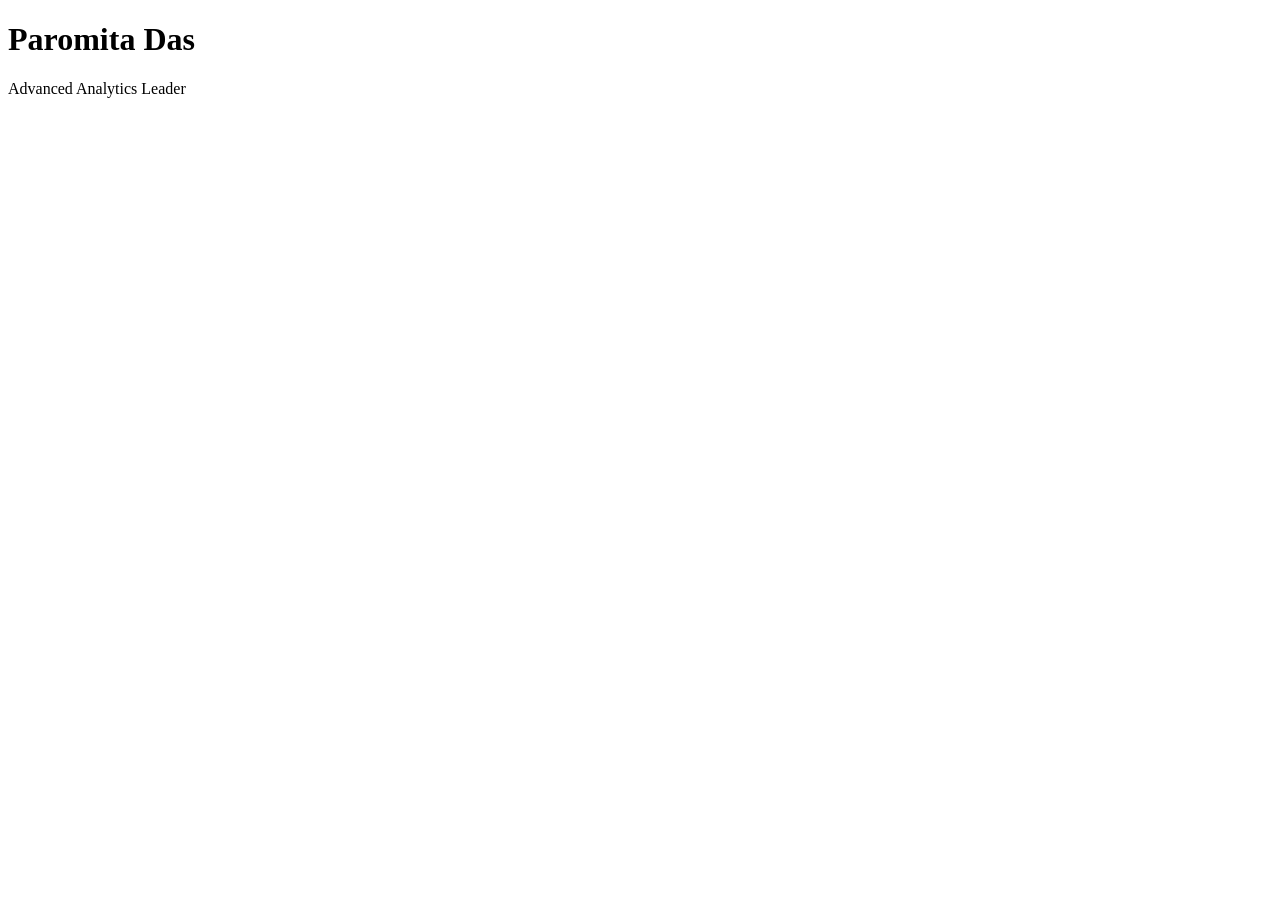
==== index.html @ 2c016127 "Create homepage" ====
<!DOCTYPE html>
<html lang="en">

<head>
    <meta charset="UTF-8">
    <meta name="viewport" content="width=device-width, initial-scale=1.0">
    <title>Paromita Das | Advanced Analytics Leader</title>
</head>

<body>

    <h1>Paromita Das</h1>

    <p>Advanced Analytics Leader</p>

</body>

</html>
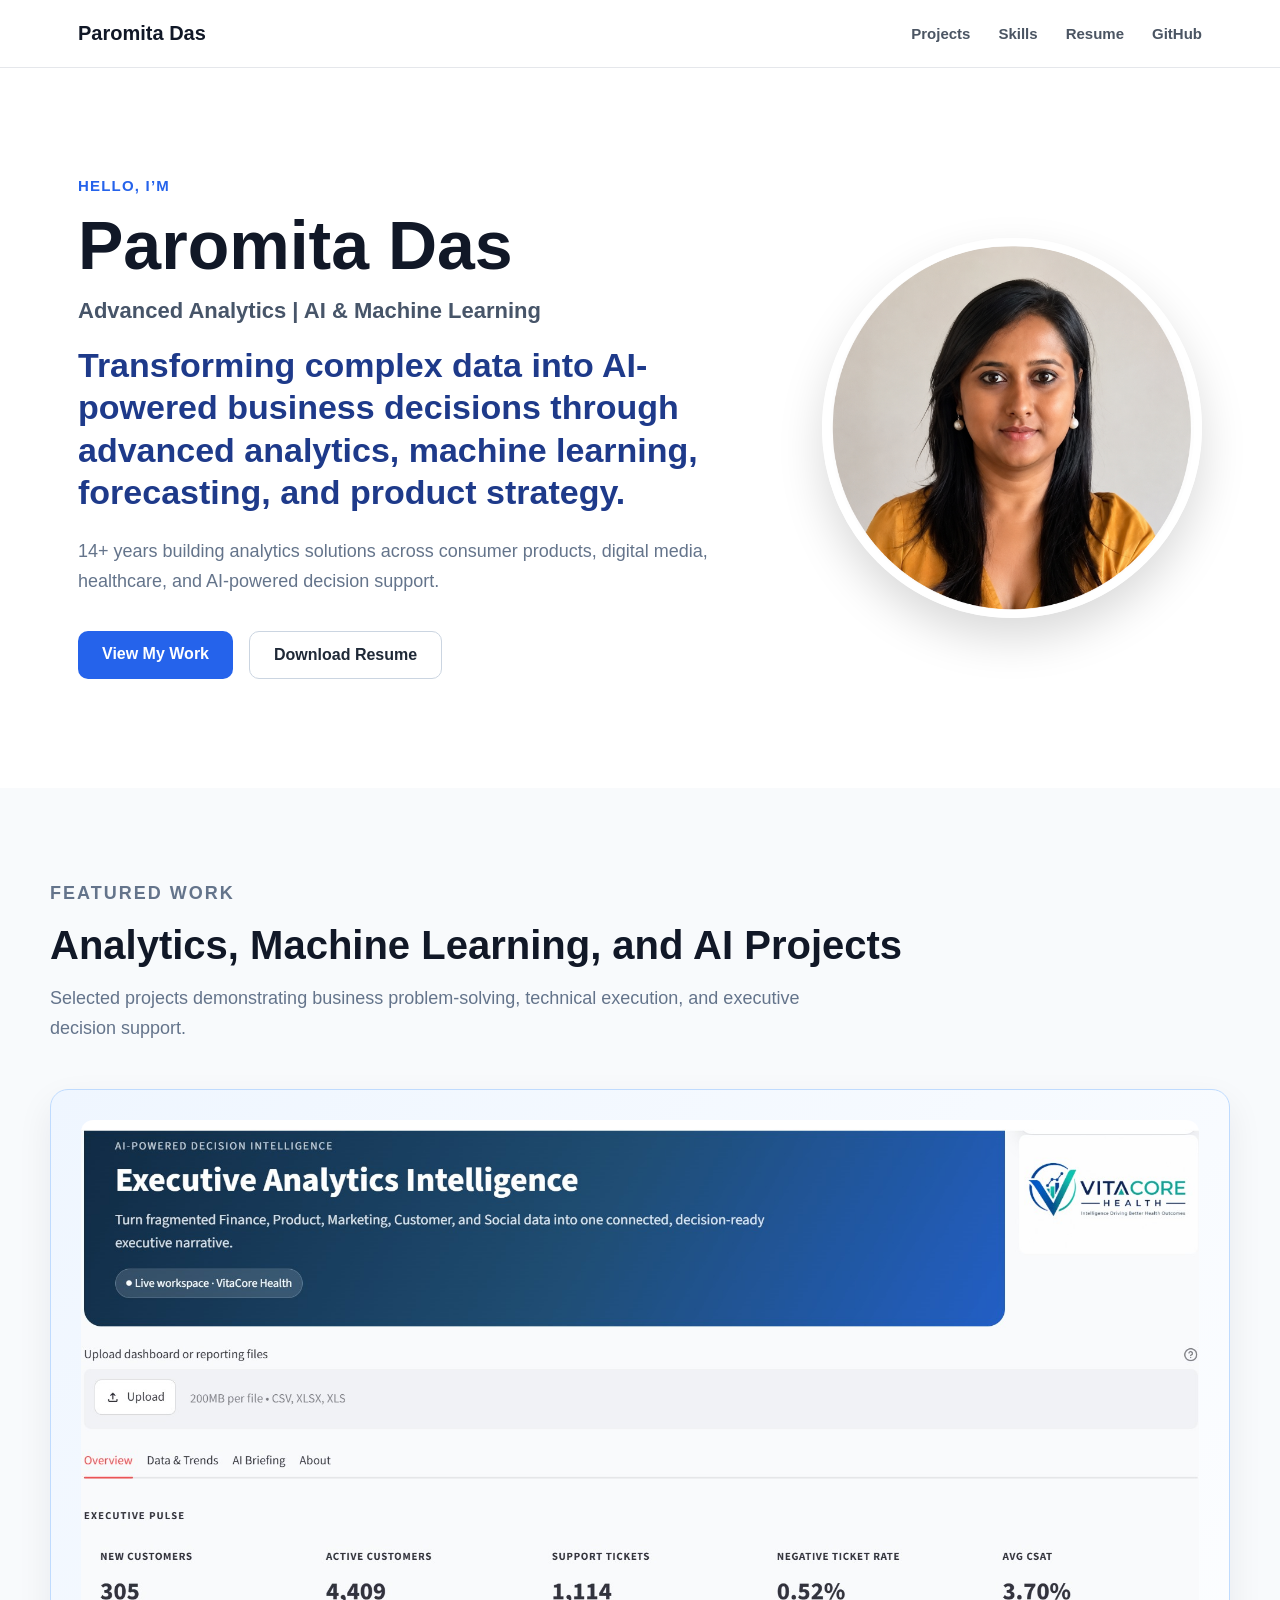
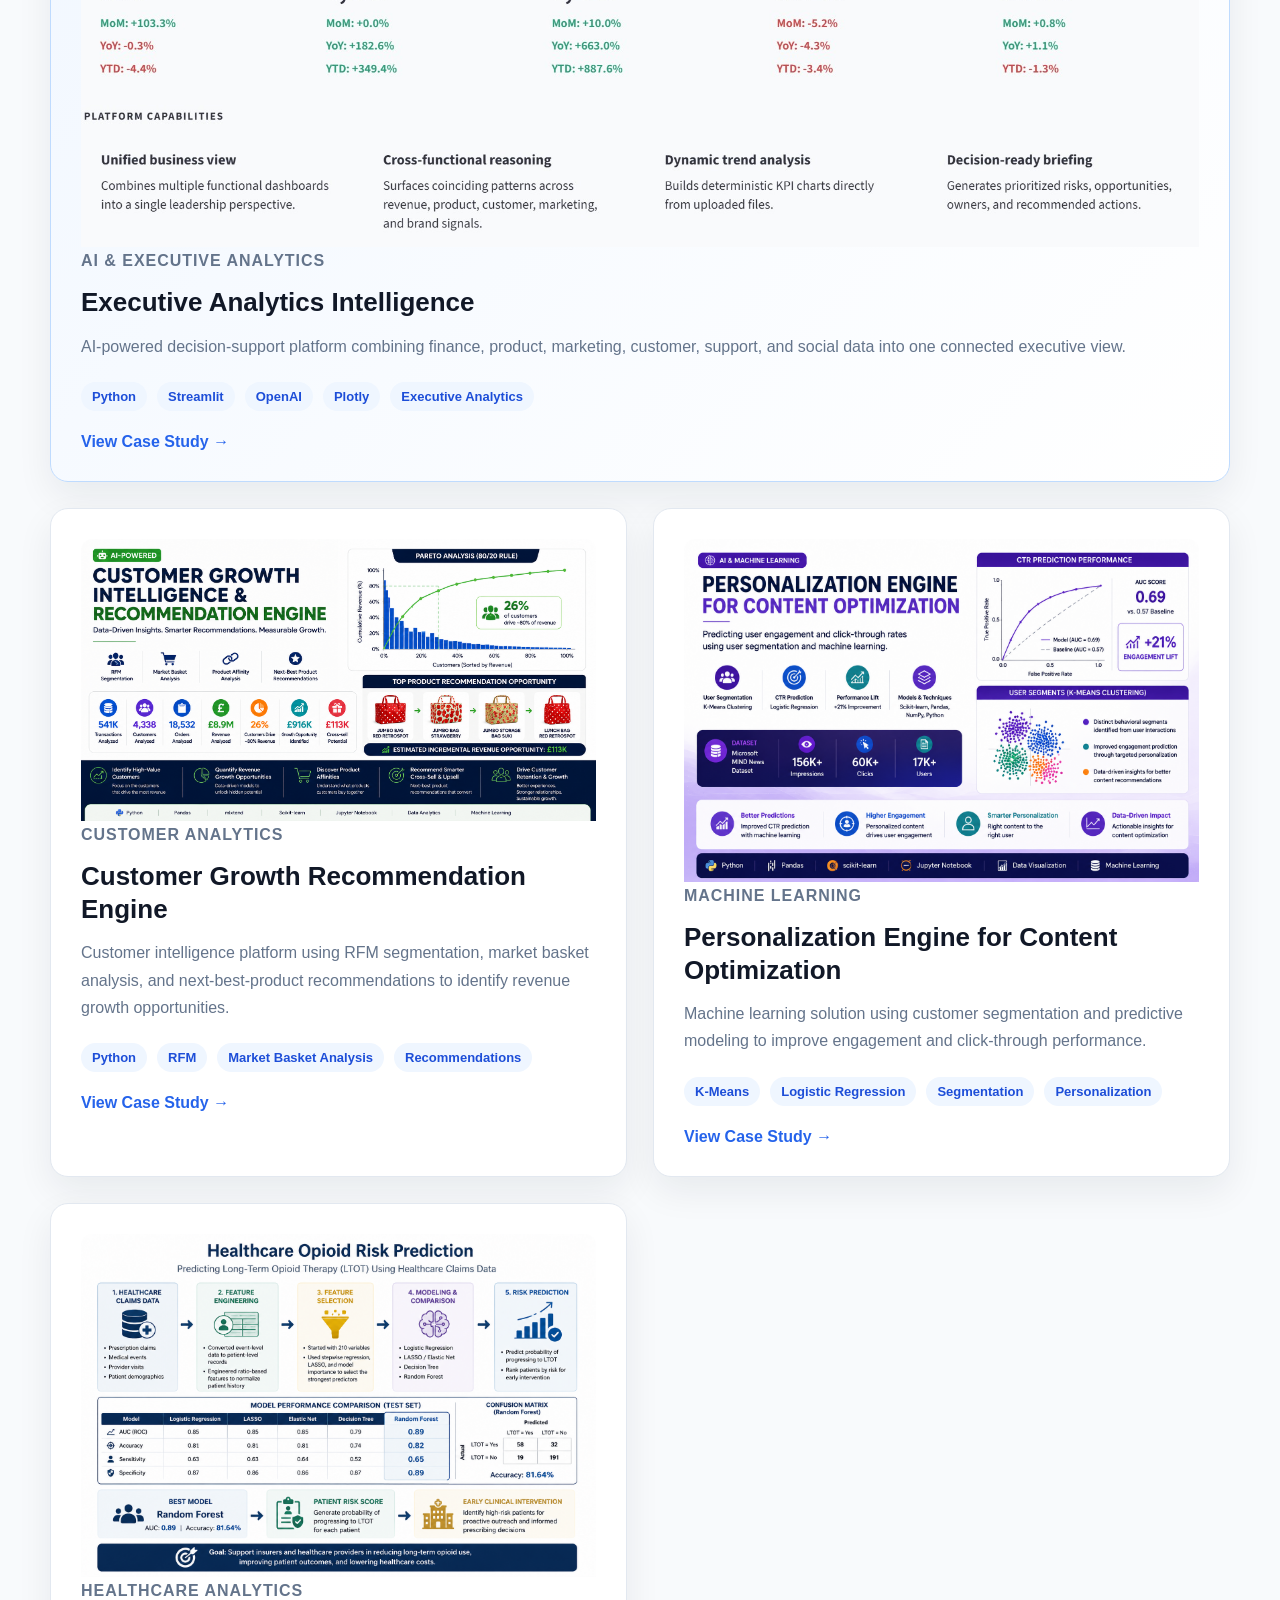
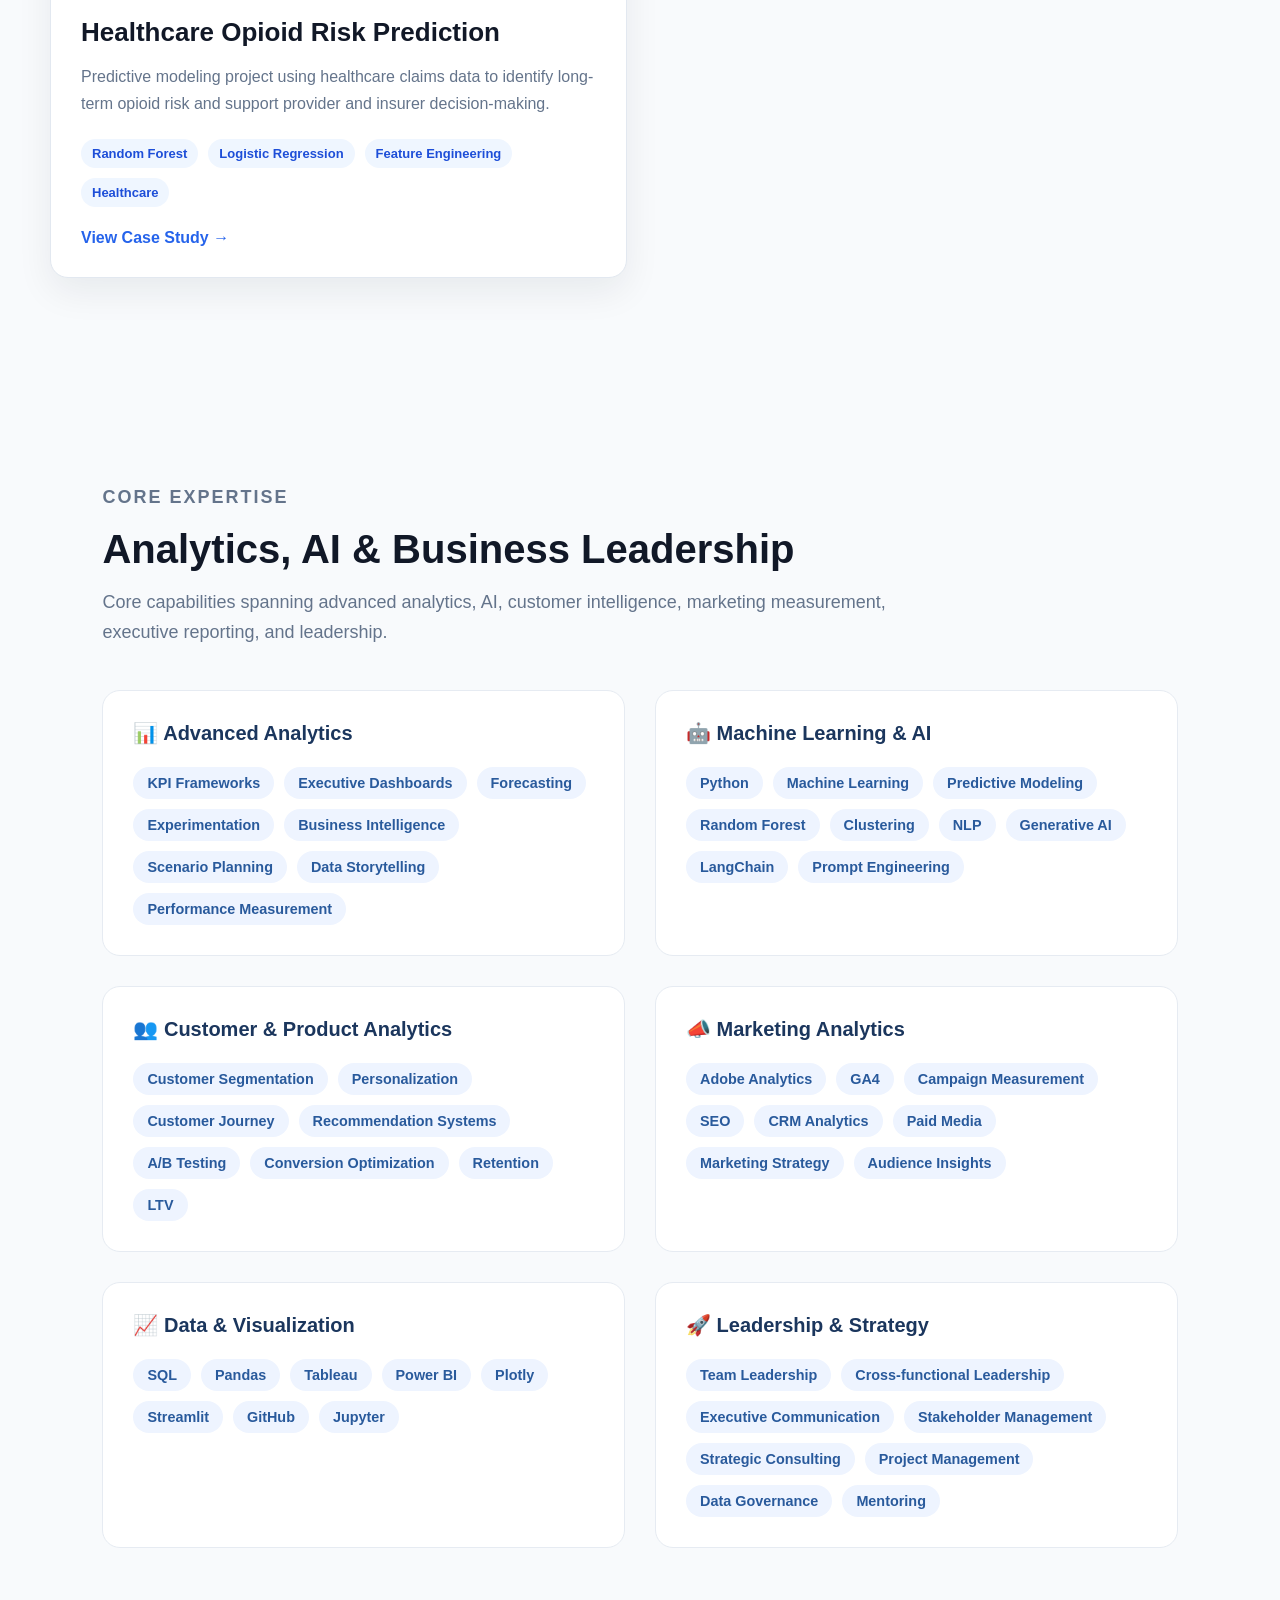
==== commit d7523a14: "Launch portfolio website Added homepage, four project pages, skills section, thumbnails, resume, and" ====
--- a/index.html
+++ b/index.html
@@ -4,14 +4,342 @@
 <head>
     <meta charset="UTF-8">
     <meta name="viewport" content="width=device-width, initial-scale=1.0">
-    <title>Paromita Das | Advanced Analytics Leader</title>
+
+    <title>Paromita Das | Advanced Analytics & AI Leader</title>
+
+    <link rel="stylesheet" href="style.css">
 </head>
 
 <body>
 
-    <h1>Paromita Das</h1>
-
-    <p>Advanced Analytics Leader</p>
+<header class="site-header">
+    <nav class="navbar">
+        <a class="logo" href="#">Paromita Das</a>
+
+        <div class="nav-links">
+            <a href="#projects">Projects</a>
+            <!--
+            <a href="#industries">Industries</a>
+            <a href="#about">About</a>
+            -->
+            <a href="#skills">Skills</a>
+            <a href="Paromita Das_Resume.pdf" target="_blank">Resume</a>
+            <a href="https://github.com/romy0806" target="_blank">GitHub</a>
+        </div>
+    </nav>
+</header>
+
+    <main>
+        <section class="hero">
+
+            <div class="hero-content">
+                <p class="eyebrow">Hello, I’m</p>
+
+                <h1>Paromita Das</h1>
+
+                <p class="professional-title">
+                    Advanced Analytics | AI &amp; Machine Learning
+                </p>
+
+                <h2>
+                    Transforming complex data into AI-powered business decisions through advanced analytics, machine learning, forecasting, and product strategy.
+                </h2>
+
+                <p class="hero-description">
+                    14+ years building analytics solutions across
+                    consumer products, digital media, healthcare,
+                    and AI-powered decision support.
+                </p>
+
+                <div class="hero-buttons">
+                    <a class="button button-primary" href="#projects">
+                        View My Work
+                    </a>
+
+                    <a
+                        class="button button-secondary"
+                        href="Paromita Das_Resume.pdf"
+                        target="_blank"
+                    >
+                        Download Resume
+                    </a>
+                </div>
+            </div>
+
+            <div class="hero-image">
+    <img src="images/profile.png" alt="Paromita Das" class="profile-photo">
+</div>
+
+</section>
+
+<section class="projects-section" id="projects">
+
+    <div class="section-heading">
+        <p class="section-label">Featured Work</p>
+        <h2>Analytics, Machine Learning, and AI Projects</h2>
+        <p>
+            Selected projects demonstrating business problem-solving,
+            technical execution, and executive decision support.
+        </p>
+    </div>
+
+    <div class="projects-grid">
+
+        <article class="project-card project-card-featured">
+                <img
+        src="images/executive-dashboard.jpg"
+        alt="Executive Analytics Intelligence dashboard"
+        class="project-image"
+    >
+
+            <div class="project-content">
+                <p class="project-type">AI & Executive Analytics</p>
+
+                <h3>Executive Analytics Intelligence</h3>
+
+                <p>
+                    AI-powered decision-support platform combining finance,
+                    product, marketing, customer, support, and social data
+                    into one connected executive view.
+                </p>
+
+                <div class="project-tags">
+                    <span>Python</span>
+                    <span>Streamlit</span>
+                    <span>OpenAI</span>
+                    <span>Plotly</span>
+                    <span>Executive Analytics</span>
+                </div>
+
+                <a href="projects/executive-analytics.html" class="project-link">
+                    View Case Study →
+                </a>
+            </div>
+        </article>
+
+             <article class="project-card">
+
+                 <img
+                   src="images/customer-growth-overview.png"
+                   alt="Customer Growth Intelligence & Recommendation Engine"
+                   class="project-image"
+                  >
+                <div class="project-content">
+
+                <p class="project-type">Customer Analytics</p>
+
+                <h3>Customer Growth Recommendation Engine</h3>
+
+                <p>
+                    Customer intelligence platform using RFM segmentation,
+                    market basket analysis, and next-best-product recommendations
+                    to identify revenue growth opportunities.
+                </p>
+
+                <div class="project-tags">
+                    <span>Python</span>
+                    <span>RFM</span>
+                    <span>Market Basket Analysis</span>
+                    <span>Recommendations</span>
+                </div>
+
+                <a href="projects/customer-growth.html" class="project-link">
+                    View Case Study →
+                </a>
+            </div>
+        </article>
+
+            <article class="project-card">
+
+              <img
+                  src="images/personalization-overview.png"
+                  alt="Personalization Engine"
+                  class="project-image"
+                >
+                <div class="project-content">
+
+                <p class="project-type">Machine Learning</p>
+
+                <h3>Personalization Engine for Content Optimization</h3>
+
+                <p>
+                    Machine learning solution using customer segmentation
+                    and predictive modeling to improve engagement and
+                    click-through performance.
+                </p>
+
+                <div class="project-tags">
+                    <span>K-Means</span>
+                    <span>Logistic Regression</span>
+                    <span>Segmentation</span>
+                    <span>Personalization</span>
+                </div>
+
+                <a href="projects/personalization.html" class="project-link">
+                    View Case Study →
+                </a>
+            </div>
+        </article>
+
+            <article class="project-card">
+                <img
+                src="images/healthcare-opioid-infographic.png"
+                alt="Healthcare Opioid Risk Prediction"
+                class="project-image"
+                >
+                <div class="project-content">
+                
+                    <p class="project-type">Healthcare Analytics</p>
+
+                <h3>Healthcare Opioid Risk Prediction</h3>
+
+                <p>
+                    Predictive modeling project using healthcare claims data
+                    to identify long-term opioid risk and support provider
+                    and insurer decision-making.
+                </p>
+
+                <div class="project-tags">
+                    <span>Random Forest</span>
+                    <span>Logistic Regression</span>
+                    <span>Feature Engineering</span>
+                    <span>Healthcare</span>
+                </div>
+
+                <a href="projects/healthcare.html" class="project-link">
+                    View Case Study →
+                </a>
+            </div>
+        </article>
+
+    </div>
+
+</section>
+
+<!-- SKILLS -->
+
+<section class="skills-section" id="skills">
+    <div class="section-heading">
+        <p class="section-label">CORE EXPERTISE</p>
+        <h2>Analytics, AI &amp; Business Leadership</h2>
+        <p>
+            Core capabilities spanning advanced analytics, AI, customer intelligence,
+            marketing measurement, executive reporting, and leadership.
+        </p>
+    </div>
+
+        <div class="skills-grid">
+
+            <div class="skill-card">
+
+                <h3>📊 Advanced Analytics</h3>
+
+                <div class="skill-tags">
+                    <span>KPI Frameworks</span>
+                    <span>Executive Dashboards</span>
+                    <span>Forecasting</span>
+                    <span>Experimentation</span>
+                    <span>Business Intelligence</span>
+                    <span>Scenario Planning</span>
+                    <span>Data Storytelling</span>
+                    <span>Performance Measurement</span>
+                </div>
+
+            </div>
+
+            <div class="skill-card">
+
+                <h3>🤖 Machine Learning & AI</h3>
+
+                <div class="skill-tags">
+                    <span>Python</span>
+                    <span>Machine Learning</span>
+                    <span>Predictive Modeling</span>
+                    <span>Random Forest</span>
+                    <span>Clustering</span>
+                    <span>NLP</span>
+                    <span>Generative AI</span>
+                    <span>LangChain</span>
+                    <span>Prompt Engineering</span>
+                </div>
+
+            </div>
+
+            <div class="skill-card">
+
+                <h3>👥 Customer & Product Analytics</h3>
+
+                <div class="skill-tags">
+                    <span>Customer Segmentation</span>
+                    <span>Personalization</span>
+                    <span>Customer Journey</span>
+                    <span>Recommendation Systems</span>
+                    <span>A/B Testing</span>
+                    <span>Conversion Optimization</span>
+                    <span>Retention</span>
+                    <span>LTV</span>
+                </div>
+
+            </div>
+
+            <div class="skill-card">
+
+                <h3>📣 Marketing Analytics</h3>
+
+                <div class="skill-tags">
+                    <span>Adobe Analytics</span>
+                    <span>GA4</span>
+                    <span>Campaign Measurement</span>
+                    <span>SEO</span>
+                    <span>CRM Analytics</span>
+                    <span>Paid Media</span>
+                    <span>Marketing Strategy</span>
+                    <span>Audience Insights</span>
+                </div>
+
+            </div>
+
+            <div class="skill-card">
+
+                <h3>📈 Data & Visualization</h3>
+
+                <div class="skill-tags">
+                    <span>SQL</span>
+                    <span>Pandas</span>
+                    <span>Tableau</span>
+                    <span>Power BI</span>
+                    <span>Plotly</span>
+                    <span>Streamlit</span>
+                    <span>GitHub</span>
+                    <span>Jupyter</span>
+                </div>
+
+            </div>
+
+            <div class="skill-card">
+
+                <h3>🚀 Leadership & Strategy</h3>
+
+                <div class="skill-tags">
+                    <span>Team Leadership</span>
+                    <span>Cross-functional Leadership</span>
+                    <span>Executive Communication</span>
+                    <span>Stakeholder Management</span>
+                    <span>Strategic Consulting</span>
+                    <span>Project Management</span>
+                    <span>Data Governance</span>
+                    <span>Mentoring</span>
+                </div>
+
+            </div>
+
+        </div>
+
+    </div>
+
+</section>
+
+</main>
 
 </body>
 
--- a/style.css
+++ b/style.css
@@ -0,0 +1,692 @@
+* {
+    margin: 0;
+    padding: 0;
+    box-sizing: border-box;
+}
+
+html {
+    scroll-behavior: smooth;
+}
+
+body {
+    font-family: Arial, Helvetica, sans-serif;
+    background: #ffffff;
+    color: #1f2937;
+}
+
+.site-header {
+    width: 100%;
+    border-bottom: 1px solid #e5e7eb;
+    background: rgba(255, 255, 255, 0.96);
+}
+
+.navbar {
+    max-width: 1180px;
+    margin: 0 auto;
+    padding: 22px 28px;
+    display: flex;
+    justify-content: space-between;
+    align-items: center;
+}
+
+.logo {
+    color: #111827;
+    font-size: 20px;
+    font-weight: 700;
+    text-decoration: none;
+}
+
+.nav-links {
+    display: flex;
+    gap: 28px;
+}
+
+.nav-links a {
+    color: #4b5563;
+    text-decoration: none;
+    font-size: 15px;
+    font-weight: 600;
+}
+
+.nav-links a:hover {
+    color: #2563eb;
+}
+
+.hero {
+    max-width: 1180px;
+    min-height: 720px;
+    margin: 0 auto;
+    padding: 80px 28px;
+    display: grid;
+    grid-template-columns: 1.3fr 0.7fr;
+    gap: 70px;
+    align-items: center;
+}
+
+.eyebrow {
+    margin-bottom: 16px;
+    color: #2563eb;
+    font-size: 15px;
+    font-weight: 700;
+    letter-spacing: 0.08em;
+    text-transform: uppercase;
+}
+
+.hero h1 {
+    margin-bottom: 16px;
+    color: #111827;
+    font-size: 68px;
+    line-height: 1.05;
+}
+
+.professional-title {
+    margin-bottom: 20px;
+    color: #475569;
+    font-size: 22px;
+    font-weight: 700;
+}
+
+.hero h2 {
+    max-width: 760px;
+    margin-bottom: 22px;
+    color: #1e3a8a;
+    font-size: 34px;
+    line-height: 1.25;
+}
+
+.hero-description {
+    max-width: 700px;
+    margin-bottom: 34px;
+    color: #64748b;
+    font-size: 18px;
+    line-height: 1.7;
+}
+
+.hero-buttons {
+    display: flex;
+    gap: 16px;
+    flex-wrap: wrap;
+}
+
+.button {
+    display: inline-block;
+    padding: 14px 24px;
+    border-radius: 10px;
+    text-decoration: none;
+    font-weight: 700;
+    transition: 0.2s ease;
+}
+
+.button-primary {
+    background: #2563eb;
+    color: #ffffff;
+}
+
+.button-primary:hover {
+    background: #1d4ed8;
+}
+
+.button-secondary {
+    border: 1px solid #cbd5e1;
+    background: #ffffff;
+    color: #1f2937;
+}
+
+.button-secondary:hover {
+    border-color: #2563eb;
+    color: #2563eb;
+}
+
+.hero-image {
+    display: flex;
+    justify-content: center;
+}
+
+.image-placeholder {
+    width: 320px;
+    height: 320px;
+    border-radius: 50%;
+    background: linear-gradient(135deg, #eff6ff, #e0e7ff);
+    border: 1px solid #dbeafe;
+    display: flex;
+    justify-content: center;
+    align-items: center;
+    color: #64748b;
+    font-weight: 700;
+    text-align: center;
+    box-shadow: 0 20px 50px rgba(37, 99, 235, 0.12);
+}
+
+@media (max-width: 900px) {
+    .navbar {
+        align-items: flex-start;
+        gap: 20px;
+    }
+
+    .nav-links {
+        gap: 16px;
+        flex-wrap: wrap;
+        justify-content: flex-end;
+    }
+
+    .hero {
+        grid-template-columns: 1fr;
+        min-height: auto;
+        padding-top: 60px;
+        text-align: center;
+    }
+
+    .hero-content {
+        display: flex;
+        flex-direction: column;
+        align-items: center;
+    }
+
+    .hero h1 {
+        font-size: 52px;
+    }
+
+    .hero h2 {
+        font-size: 29px;
+    }
+}
+
+@media (max-width: 600px) {
+    .navbar {
+        flex-direction: column;
+    }
+
+    .nav-links {
+        justify-content: flex-start;
+    }
+
+    .hero {
+        padding: 48px 20px;
+    }
+
+    .hero h1 {
+        font-size: 42px;
+    }
+
+    .hero h2 {
+        font-size: 25px;
+    }
+
+    .image-placeholder {
+        width: 250px;
+        height: 250px;
+    }
+}
+.profile-photo {
+    width: 380px;
+    height: 380px;
+    border-radius: 50%;
+    object-fit: cover;
+    border: 8px solid #ffffff;
+    box-shadow: 0 20px 45px rgba(0, 0, 0, 0.15);
+}
+
+.projects-section {
+    padding: 90px 28px;
+    background: #f8fafc;
+}
+
+.projects-section .section-heading {
+    max-width: 1180px;
+    margin: 0 auto 45px;
+}
+
+.section-label {
+    margin-bottom: 12px;
+    color: #2563eb;
+    font-size: 14px;
+    font-weight: 700;
+    letter-spacing: 0.08em;
+    text-transform: uppercase;
+}
+
+.section-heading h2 {
+    margin-bottom: 14px;
+    color: #111827;
+    font-size: 40px;
+    line-height: 1.2;
+}
+
+.section-heading p {
+    max-width: 760px;
+    color: #64748b;
+    font-size: 18px;
+    line-height: 1.7;
+}
+
+.projects-grid {
+    max-width: 1180px;
+    margin: 0 auto;
+    display: grid;
+    grid-template-columns: repeat(2, minmax(0, 1fr));
+    gap: 26px;
+}
+
+.project-card {
+    padding: 30px;
+    border: 1px solid #e2e8f0;
+    border-radius: 18px;
+    background: #ffffff;
+    box-shadow: 0 14px 36px rgba(15, 23, 42, 0.07);
+    transition: transform 0.2s ease, box-shadow 0.2s ease;
+}
+
+.project-card:hover {
+    transform: translateY(-4px);
+    box-shadow: 0 20px 45px rgba(15, 23, 42, 0.11);
+}
+
+.project-card-featured {
+    grid-column: 1 / -1;
+    background: linear-gradient(135deg, #eff6ff, #ffffff);
+    border-color: #bfdbfe;
+}
+
+.project-type {
+    margin-bottom: 12px;
+    color: #2563eb;
+    font-size: 13px;
+    font-weight: 700;
+    letter-spacing: 0.06em;
+    text-transform: uppercase;
+}
+
+.project-card h3 {
+    margin-bottom: 14px;
+    color: #111827;
+    font-size: 26px;
+    line-height: 1.25;
+}
+
+.project-card p {
+    color: #64748b;
+    font-size: 16px;
+    line-height: 1.7;
+}
+
+.project-tags {
+    display: flex;
+    flex-wrap: wrap;
+    gap: 10px;
+    margin: 22px 0;
+}
+
+.project-tags span {
+    padding: 7px 11px;
+    border-radius: 999px;
+    background: #eff6ff;
+    color: #1d4ed8;
+    font-size: 13px;
+    font-weight: 700;
+}
+
+.project-link {
+    color: #2563eb;
+    text-decoration: none;
+    font-weight: 700;
+}
+
+.project-link:hover {
+    text-decoration: underline;
+}
+
+@media (max-width: 800px) {
+    .projects-grid {
+        grid-template-columns: 1fr;
+    }
+
+    .project-card-featured {
+        grid-column: auto;
+    }
+
+    .section-heading h2 {
+        font-size: 32px;
+    }
+}
+.project-image {
+    width: 100%;
+    height: auto;
+    display: block;
+    object-fit: contain;
+    border-radius: 12px 12px 0 0;
+}
+
+/* ==========================================
+   CASE STUDY SECTIONS
+========================================== */
+
+.case-study {
+    max-width: 1100px;
+    margin: 100px auto;
+    padding: 0 30px;
+}
+
+.section-label {
+    font-size: 0.9rem;
+    font-weight: 700;
+    letter-spacing: 2px;
+    color: #4F46E5;
+    text-transform: uppercase;
+    margin-bottom: 12px;
+}
+
+.case-study h2 {
+    font-size: 2.4rem;
+    margin-bottom: 28px;
+    color: #111827;
+}
+
+.case-study p {
+    font-size: 1.15rem;
+    line-height: 1.9;
+    color: #4B5563;
+    margin-bottom: 22px;
+    max-width: 850px;
+}
+
+.case-study h3 {
+    font-size: 1.3rem;
+    margin-top: 35px;
+    margin-bottom: 12px;
+    color: #111827;
+}
+
+.feature-grid {
+    display: grid;
+    grid-template-columns: repeat(2, 1fr);
+    gap: 28px;
+    max-width: 900px;
+    margin-top: 50px;
+}
+
+.feature-card {
+    background: #ffffff;
+    border: 1px solid #E5E7EB;
+    border-radius: 20px;
+    padding: 26px;
+    transition: all 0.3s ease;
+    background: #FAFAFC;
+}
+
+.feature-card:hover {
+    transform: translateY(-6px);
+    box-shadow: 0 12px 30px rgba(0,0,0,0.08);
+}
+
+.feature-card h3 {
+    margin-bottom: 15px;
+    font-size: 1.2rem;
+}
+
+.feature-card p {
+    font-size: 1rem;
+    line-height: 1.7;
+    color: #4B5563;
+}
+
+.case-study-image {
+    width: 100%;
+    height: auto;
+    display: block;
+    margin-top: 40px;
+    border: 1px solid #E5E7EB;
+    border-radius: 18px;
+    box-shadow: 0 18px 45px rgba(15, 23, 42, 0.08);
+}
+/* ===========================
+   BUSINESS IMPACT
+=========================== */
+
+.impact-grid {
+    display: grid;
+    grid-template-columns: repeat(4, 1fr);
+    gap: 24px;
+    margin-top: 40px;
+}
+
+.impact-card {
+    background: #ffffff;
+    border: 1px solid #e6ebf2;
+    border-radius: 16px;
+    padding: 28px;
+    transition: all 0.3s ease;
+}
+
+.impact-card:hover {
+    transform: translateY(-6px);
+    box-shadow: 0 16px 35px rgba(0,0,0,0.08);
+}
+
+.impact-card h3 {
+    margin-bottom: 12px;
+    font-size: 1.15rem;
+    color: #14213d;
+}
+
+.impact-card p {
+    margin: 0;
+    line-height: 1.7;
+    color: #5f6b7a;
+}
+
+@media (max-width: 900px) {
+    .impact-grid {
+        grid-template-columns: 1fr;
+    }
+}
+/* ===========================
+   TECHNOLOGY STACK
+=========================== */
+
+.tech-grid {
+    display: grid;
+    grid-template-columns: repeat(3, 1fr);
+    gap: 20px;
+    margin-top: 36px;
+}
+
+.tech-card {
+    padding: 24px;
+    background: #ffffff;
+    border: 1px solid #e6ebf2;
+    border-radius: 14px;
+}
+
+.tech-card h3 {
+    margin: 0 0 10px;
+    color: #14213d;
+}
+
+.tech-card p {
+    margin: 0;
+    color: #5f6b7a;
+    line-height: 1.6;
+}
+
+
+/* ===========================
+   FUTURE ROADMAP
+=========================== */
+
+.roadmap-section {
+    background: #f7f9fc;
+}
+
+.roadmap-grid {
+    display: grid;
+    grid-template-columns: repeat(3, 1fr);
+    gap: 24px;
+    margin-top: 36px;
+}
+
+.roadmap-card {
+    padding: 28px;
+    background: #ffffff;
+    border: 1px solid #e6ebf2;
+    border-radius: 16px;
+}
+
+.roadmap-card span {
+    display: inline-block;
+    margin-bottom: 16px;
+    color: #2563eb;
+    font-weight: 700;
+    font-size: 0.9rem;
+}
+
+.roadmap-card h3 {
+    margin: 0 0 12px;
+    color: #14213d;
+}
+
+.roadmap-card p {
+    margin: 0;
+    color: #5f6b7a;
+    line-height: 1.7;
+}
+
+
+/* ===========================
+   GITHUB CTA
+=========================== */
+
+.project-cta {
+    padding: 80px 24px;
+    text-align: center;
+}
+
+.project-cta-content {
+    max-width: 760px;
+    margin: 0 auto;
+    padding: 52px 36px;
+    background: #14213d;
+    border-radius: 20px;
+    color: #ffffff;
+}
+
+.project-cta-content .section-label {
+    color: #93c5fd;
+}
+
+.project-cta-content h2 {
+    margin-bottom: 16px;
+    color: #ffffff;
+}
+
+.project-cta-content p {
+    margin: 0 auto 28px;
+    max-width: 620px;
+    color: #cbd5e1;
+    line-height: 1.7;
+}
+
+
+/* ===========================
+   RESPONSIVE
+=========================== */
+
+@media (max-width: 900px) {
+    .tech-grid,
+    .roadmap-grid {
+        grid-template-columns: 1fr;
+    }
+}
+
+.project-note {
+    margin-top: 20px;
+    color: #5f6b7a;
+    font-size: 0.95rem;
+    line-height: 1.7;
+}
+
+.project-note a {
+    font-weight: 600;
+    text-decoration: none;
+}
+
+.project-note a:hover {
+    text-decoration: underline;
+}
+
+/* ==========================
+   CORE EXPERTISE
+========================== */
+
+.skills-section {
+    padding: 100px 8%;
+    background: #f8fafc;
+}
+
+.skills-section .container {
+    max-width: 1180px;
+    margin: 0 auto;
+}
+
+.skills-section .section-heading {
+    margin-bottom: 42px;
+}
+
+.skills-section .section-heading h2 {
+    font-size: 40px;
+    line-height: 1.2;
+}
+
+.skills-section .section-heading p {
+    max-width: 820px;
+    margin-top: 14px;
+    color: #64748b;
+    font-size: 18px;
+    line-height: 1.7;
+}
+
+.skills-grid {
+    display: grid;
+    grid-template-columns: repeat(auto-fit, minmax(340px, 1fr));
+    gap: 30px;
+}
+
+.skill-card {
+    background: #ffffff;
+    border: 1px solid #e6ebf2;
+    border-radius: 18px;
+    padding: 30px;
+    transition: all 0.3s ease;
+}
+
+.skill-card:hover {
+    transform: translateY(-6px);
+    box-shadow: 0 18px 40px rgba(0,0,0,0.08);
+}
+
+.skill-card h3 {
+    margin-bottom: 22px;
+    font-size: 1.25rem;
+    color: #1b365d;
+}
+
+.skill-tags {
+    display: flex;
+    flex-wrap: wrap;
+    gap: 10px;
+}
+
+.skill-tags span {
+    display: inline-block;
+    background: #eef4ff;
+    color: #295a9c;
+    padding: 8px 14px;
+    border-radius: 999px;
+    font-size: 0.9rem;
+    font-weight: 600;
+    transition: all 0.25s ease;
+}
+
+.skill-tags span:hover {
+    background: #295a9c;
+    color: #ffffff;
+}
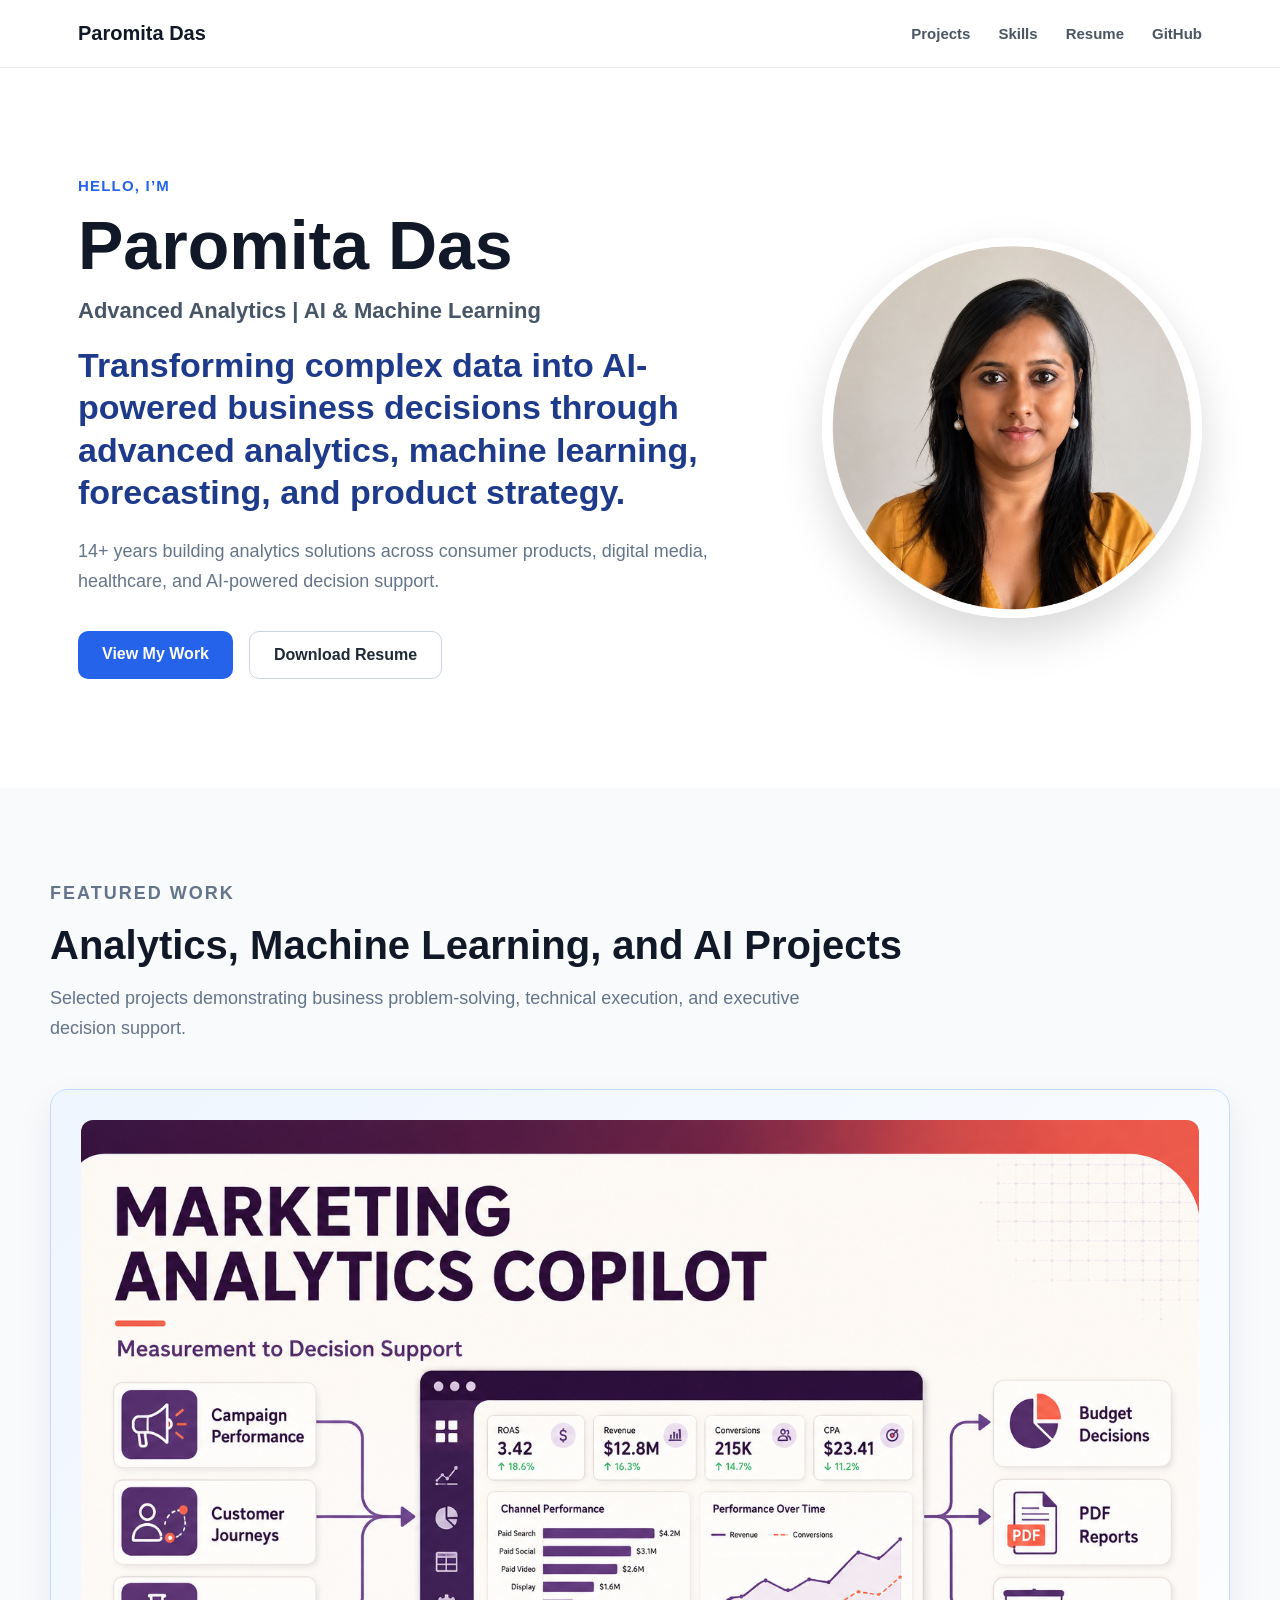
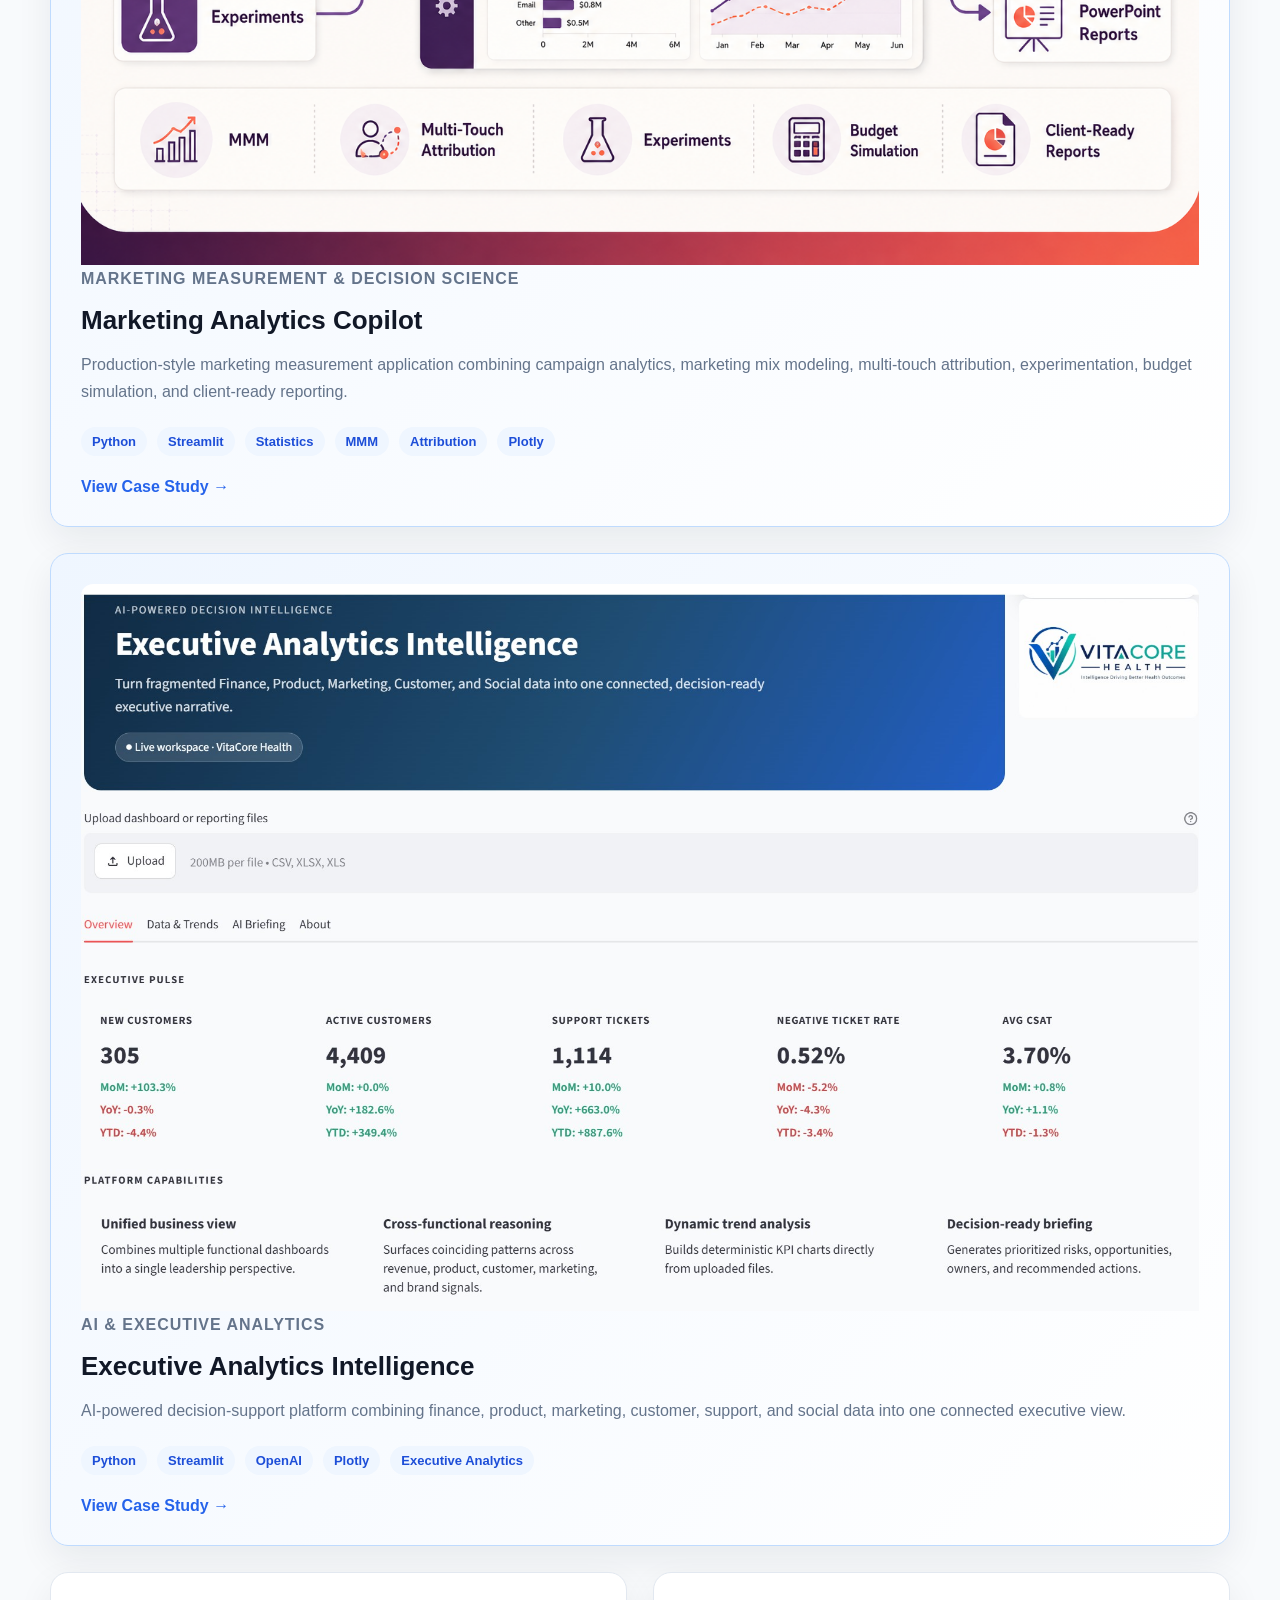
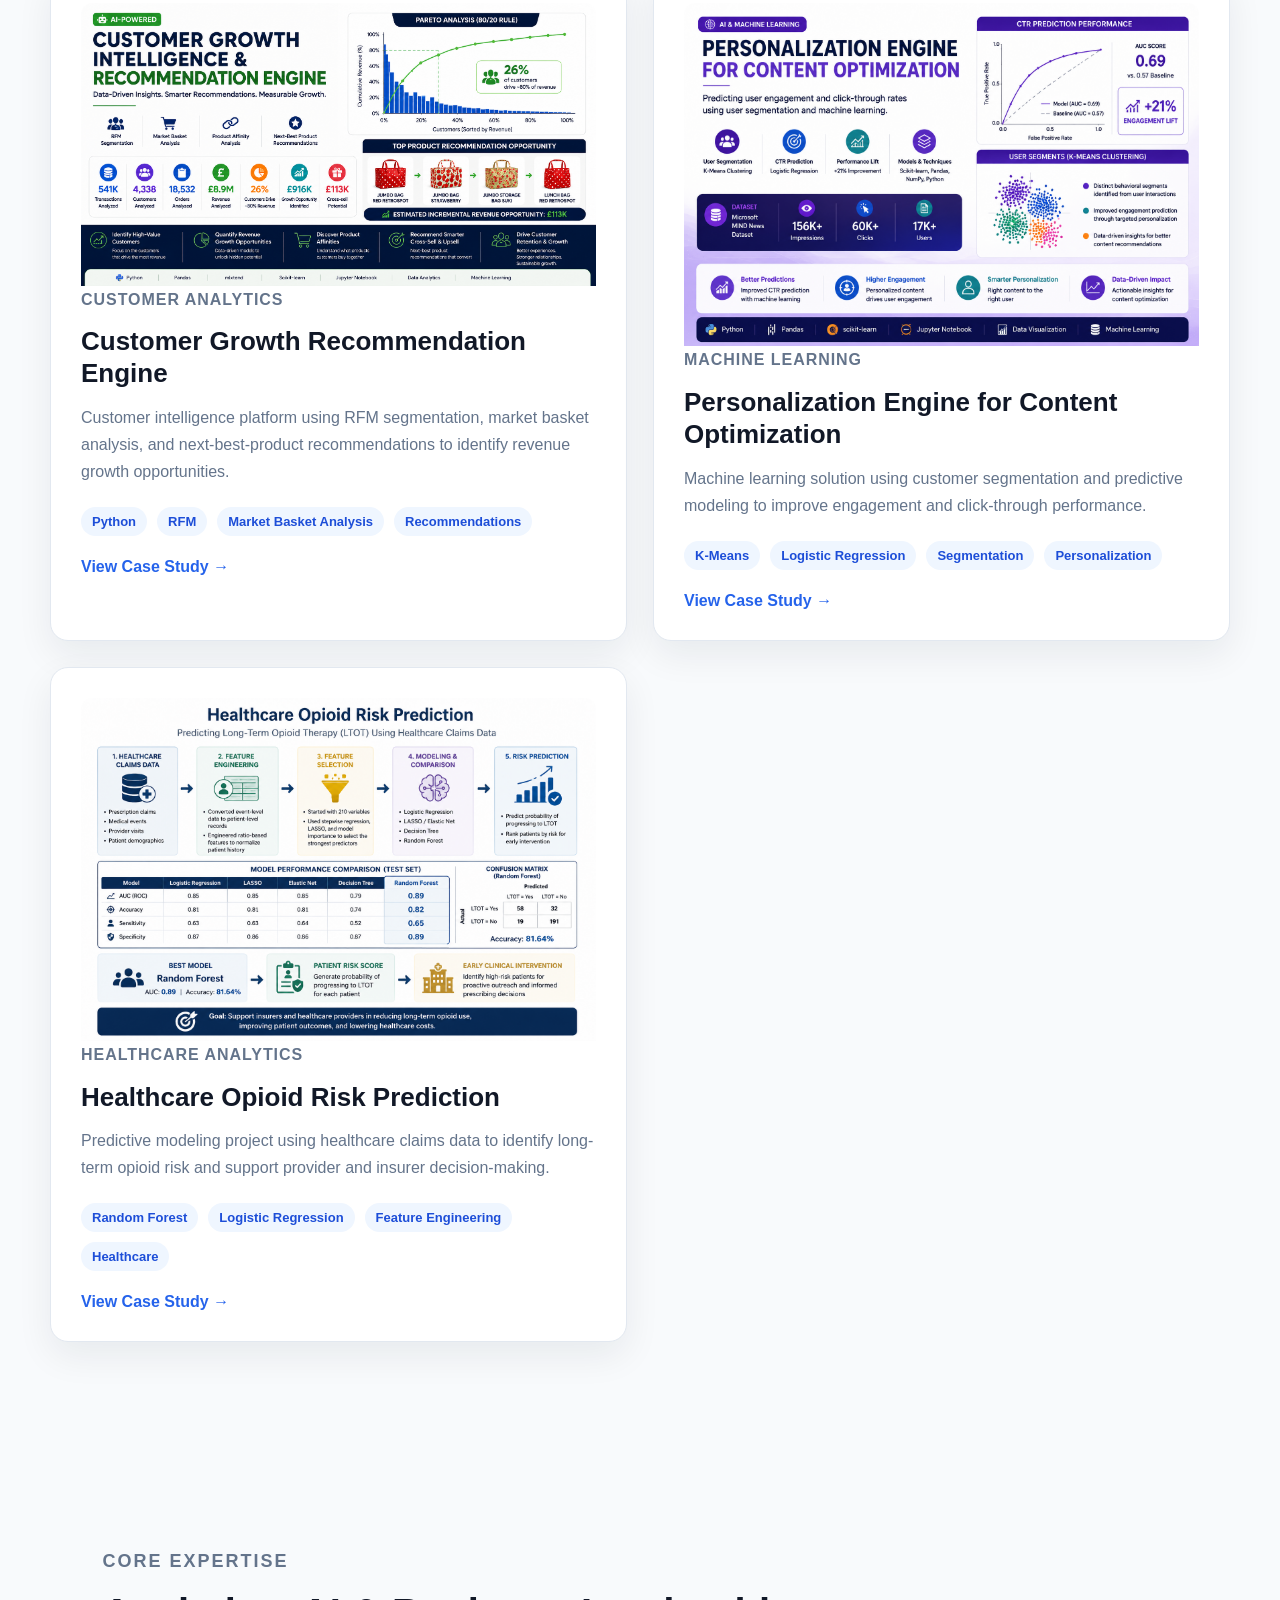
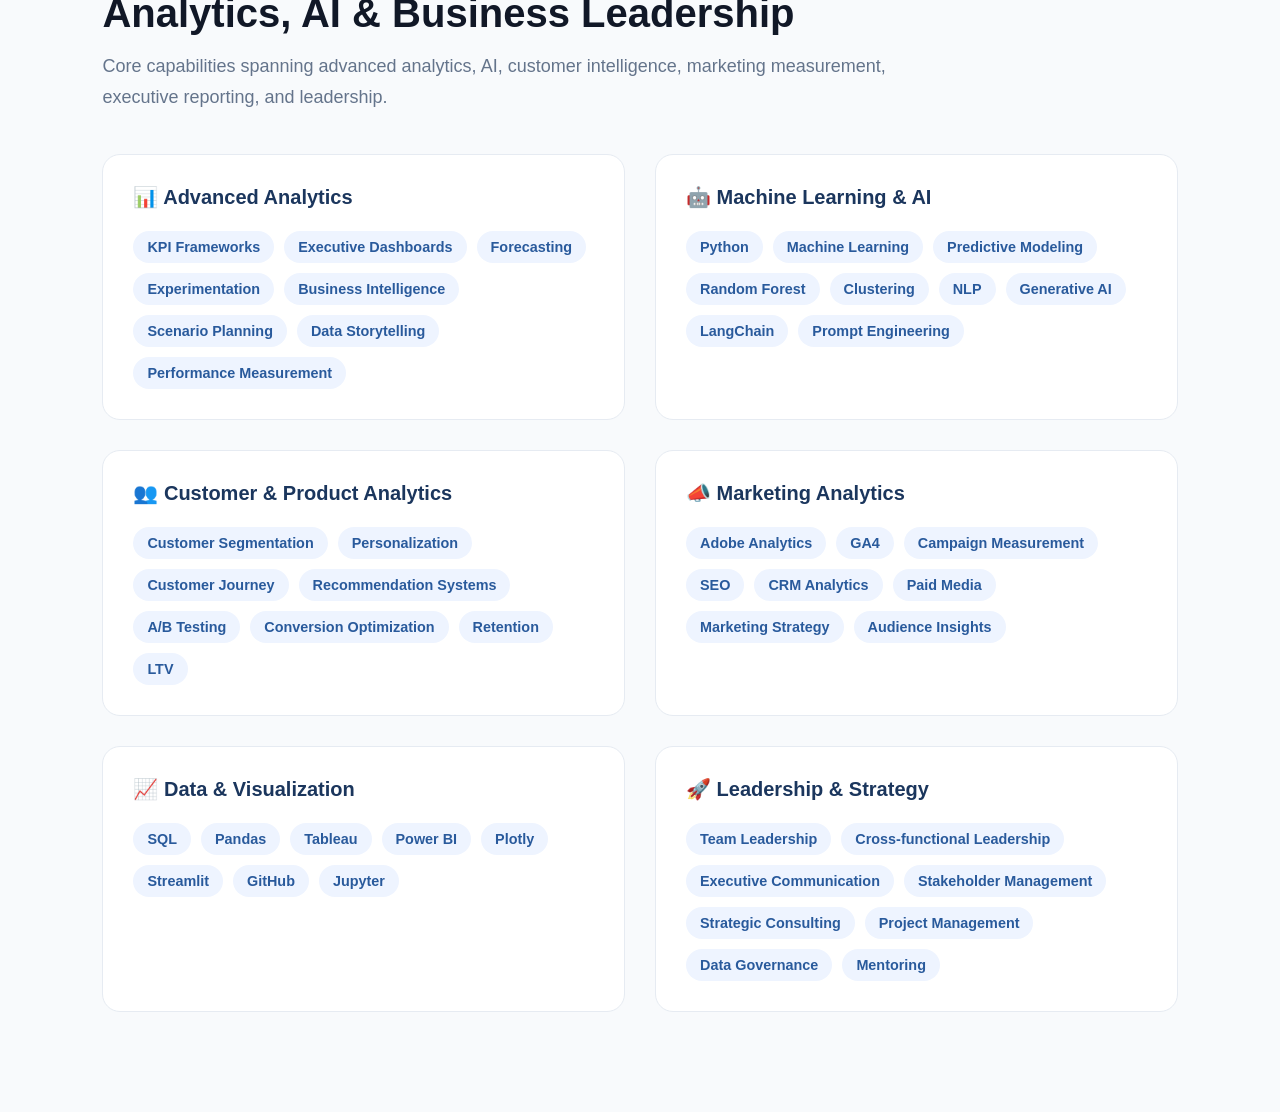
==== commit 9817aff1: "feat: add Marketing Analytics Copilot case study" ====
--- a/index.html
+++ b/index.html
@@ -5,7 +5,12 @@
     <meta charset="UTF-8">
     <meta name="viewport" content="width=device-width, initial-scale=1.0">
 
-    <title>Paromita Das | Advanced Analytics & AI Leader</title>
+    <title>Paromita Das | Advanced Analytics, AI & Machine Learning Leader</title>
+    <meta property="og:title" content="Paromita Das | Professional Analytics & AI Portfolio">
+    <meta property="og:description" content="Professional portfolio showcasing advanced analytics, AI, machine learning, executive dashboards, customer intelligence, forecasting, and data science solutions.">
+    <meta property="og:image" content="https://romy0806.github.io/paromita-portfolio/images/portfolio-banner.png">
+    <meta property="og:url" content="https://romy0806.github.io/paromita-portfolio/">
+    <meta property="og:type" content="website">
 
     <link rel="stylesheet" href="style.css">
 </head>
@@ -85,6 +90,39 @@
 
     <div class="projects-grid">
 
+               <article class="project-card project-card-featured">
+            <img
+                src="images/marketing-analytics-overview.png"
+                alt="Marketing Analytics Copilot measurement and decision-support platform"
+                class="project-image"
+            >
+
+            <div class="project-content">
+                <p class="project-type">Marketing Measurement & Decision Science</p>
+
+                <h3>Marketing Analytics Copilot</h3>
+
+                <p>
+                    Production-style marketing measurement application combining
+                    campaign analytics, marketing mix modeling, multi-touch
+                    attribution, experimentation, budget simulation, and
+                    client-ready reporting.
+                </p>
+
+                <div class="project-tags">
+                    <span>Python</span>
+                    <span>Streamlit</span>
+                    <span>Statistics</span>
+                    <span>MMM</span>
+                    <span>Attribution</span>
+                    <span>Plotly</span>
+                </div>
+
+                <a href="projects/marketing-analytics.html" class="project-link">
+                    View Case Study →
+                </a>
+            </div>
+</article>
         <article class="project-card project-card-featured">
                 <img
         src="images/executive-dashboard.jpg"
@@ -188,7 +226,7 @@
                 class="project-image"
                 >
                 <div class="project-content">
-                
+
                     <p class="project-type">Healthcare Analytics</p>
 
                 <h3>Healthcare Opioid Risk Prediction</h3>
--- a/style.css
+++ b/style.css
@@ -690,3 +690,7 @@
     background: #295a9c;
     color: #ffffff;
 }
+
+.project-cta .hero-buttons {
+    justify-content: center;
+}
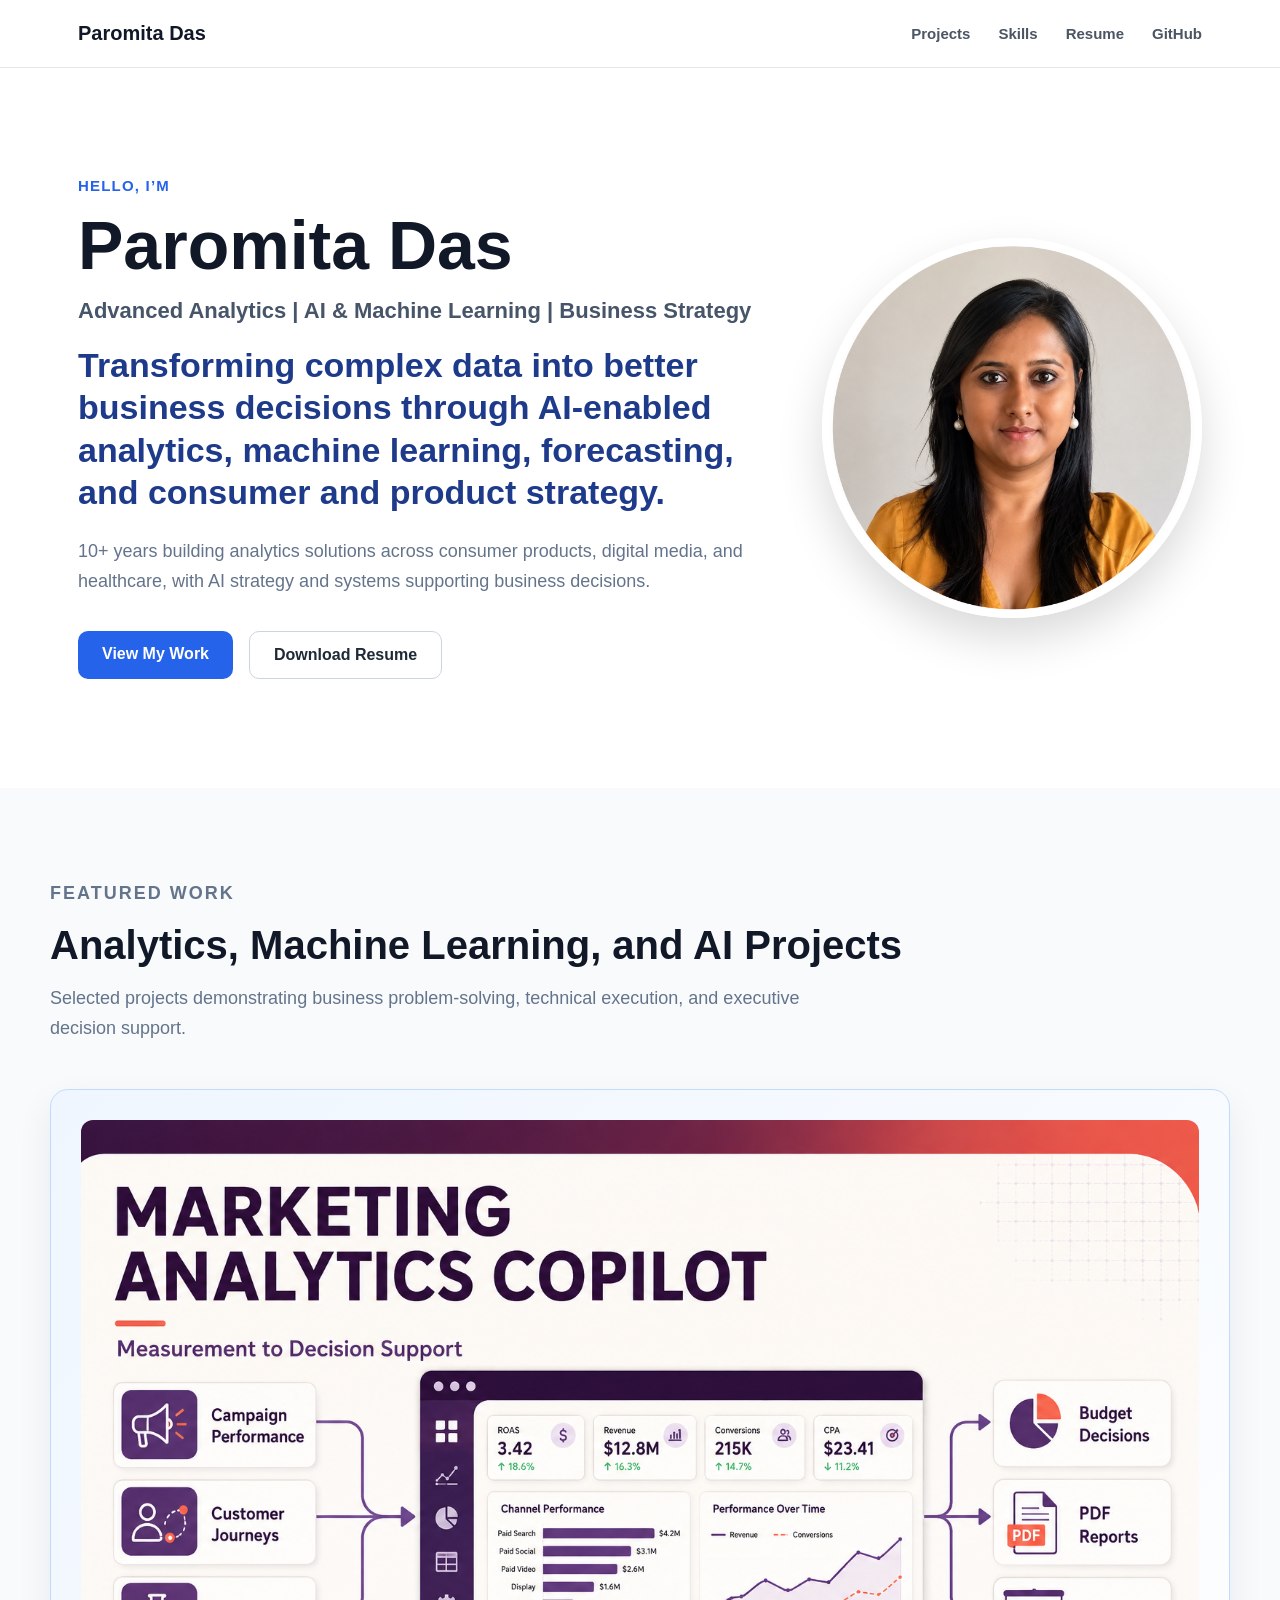
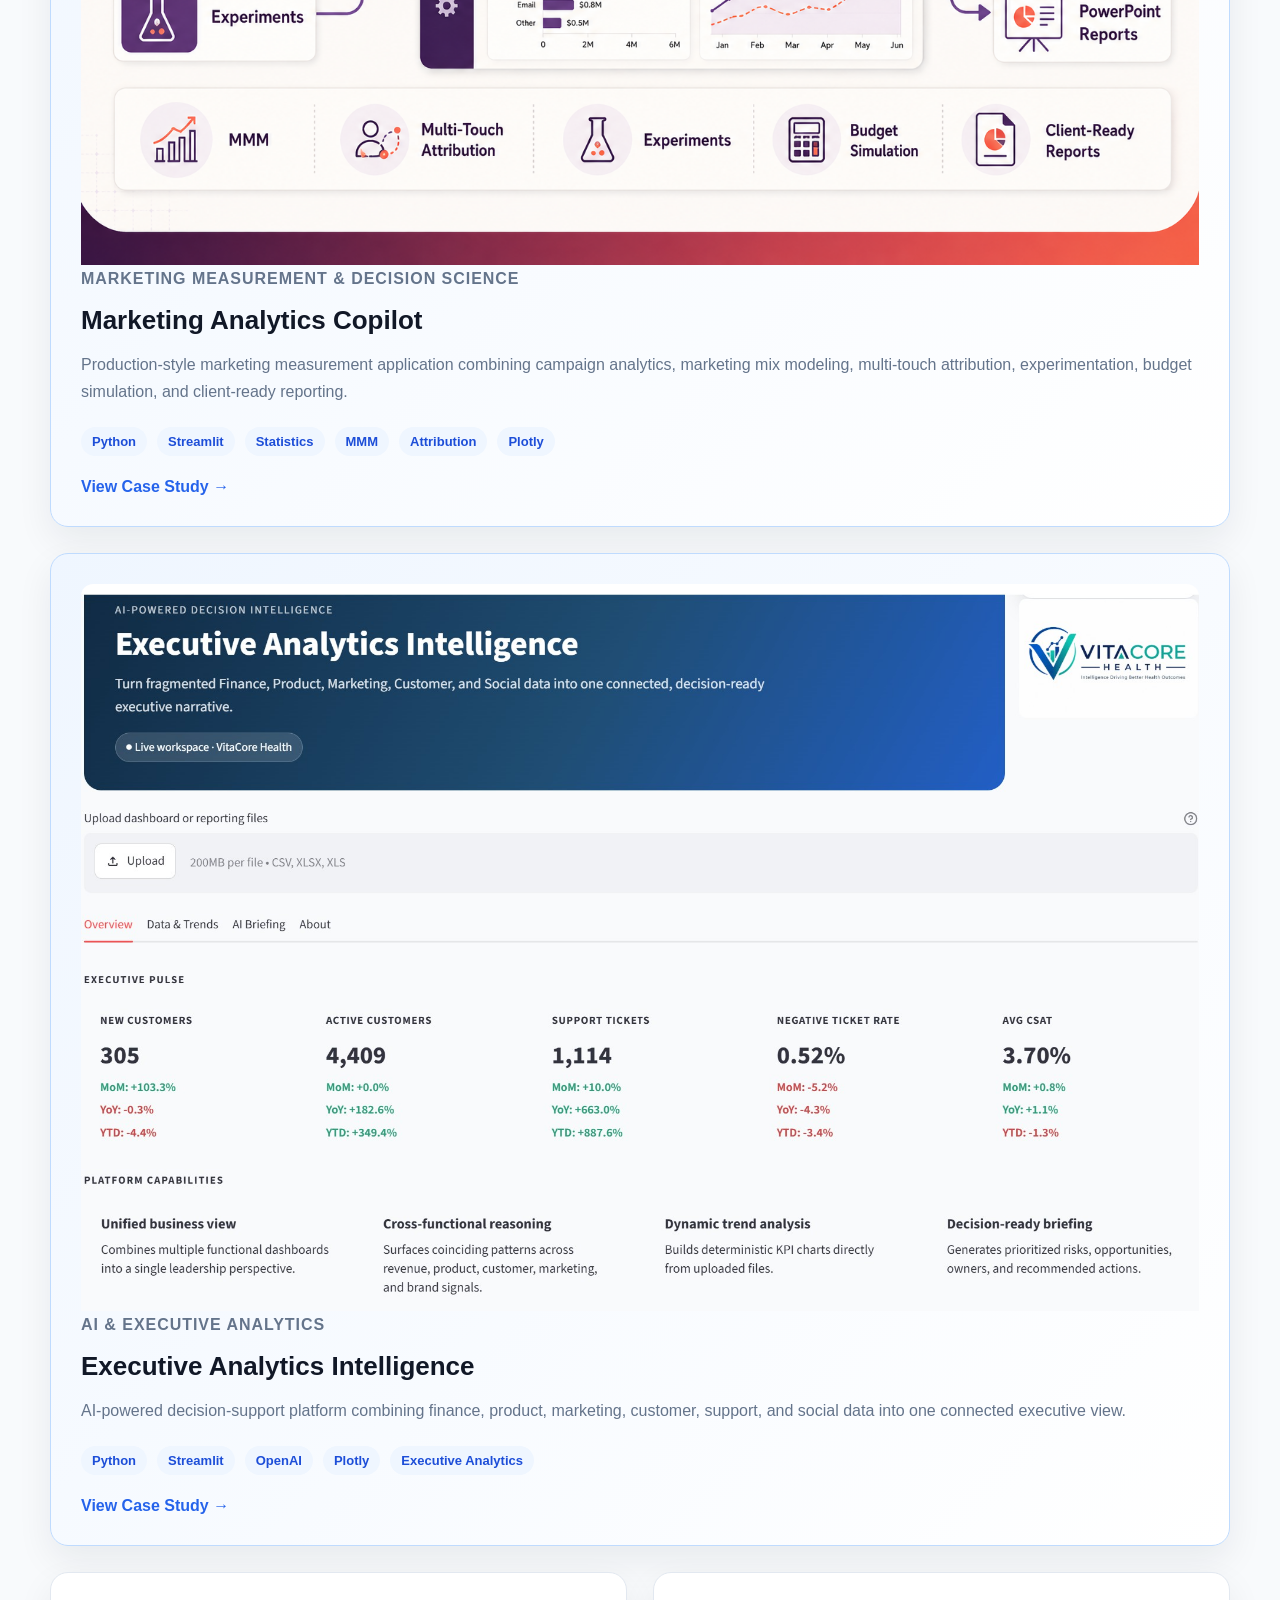
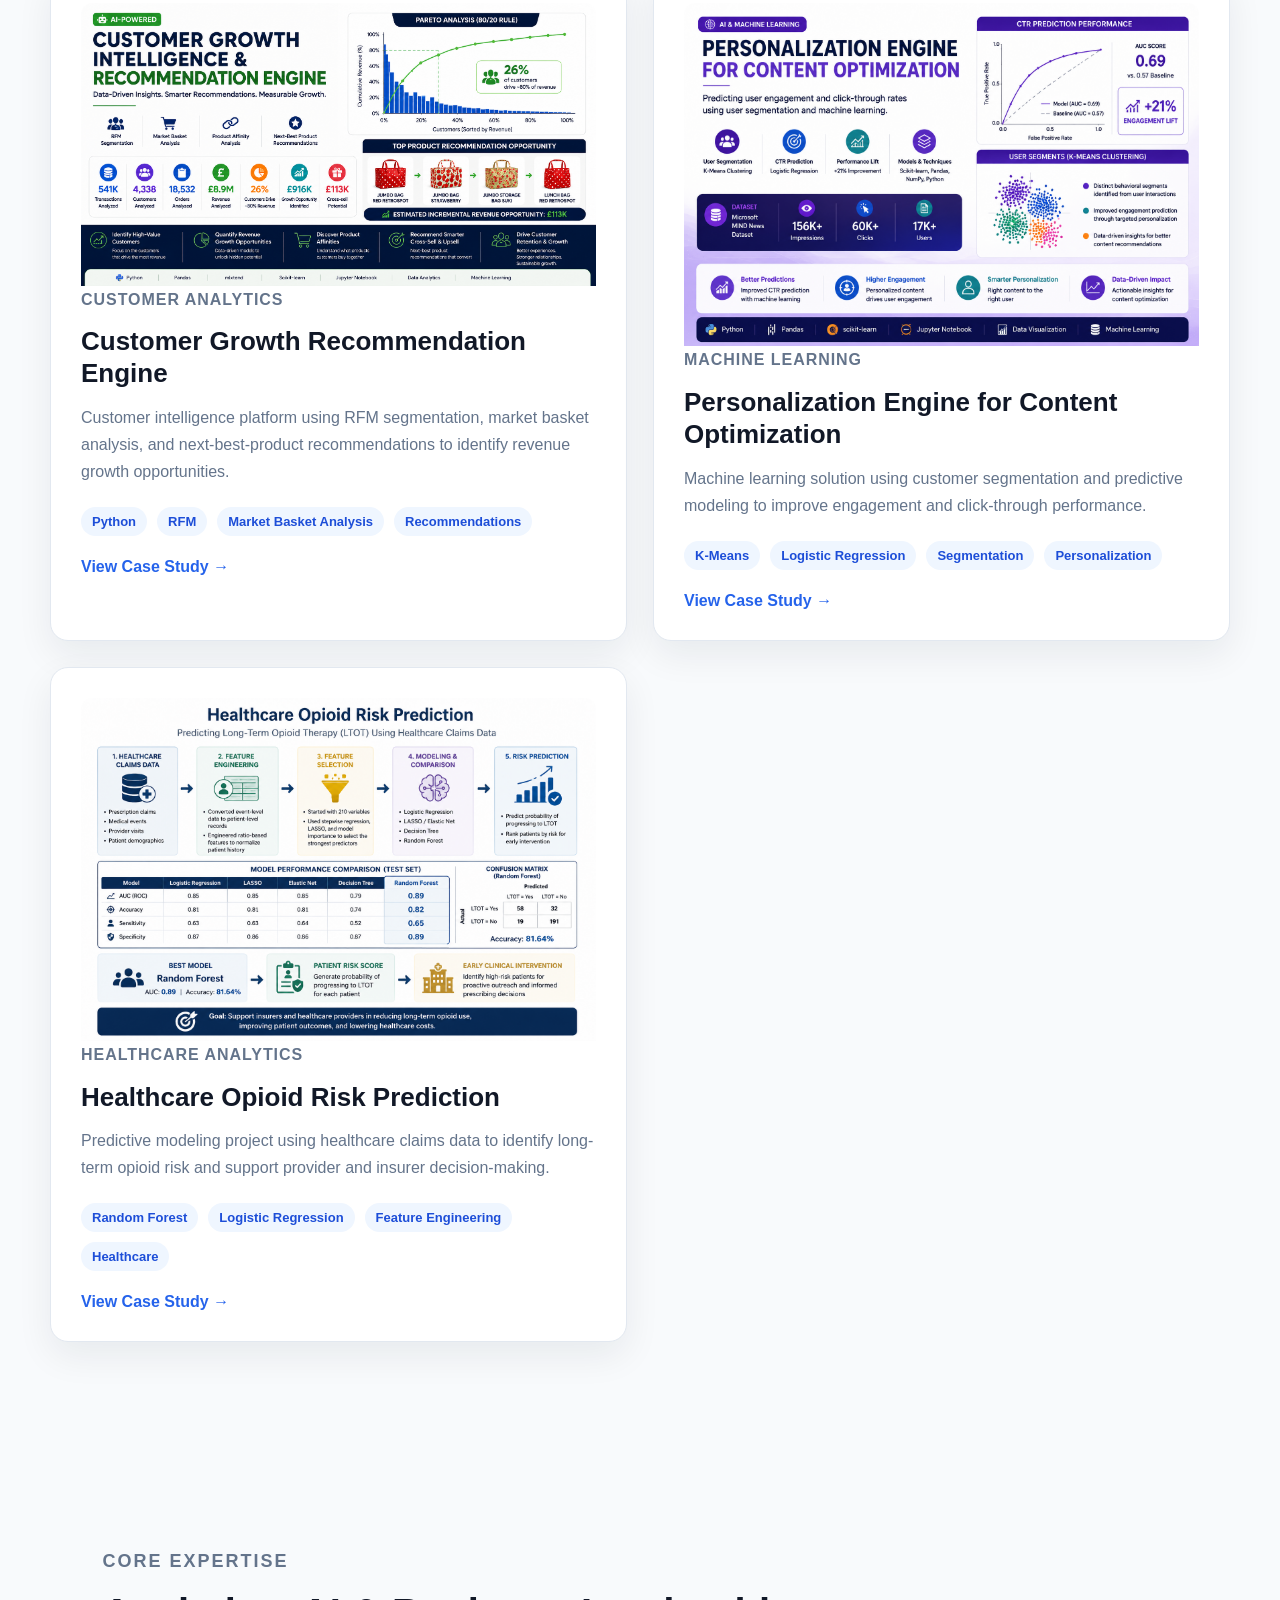
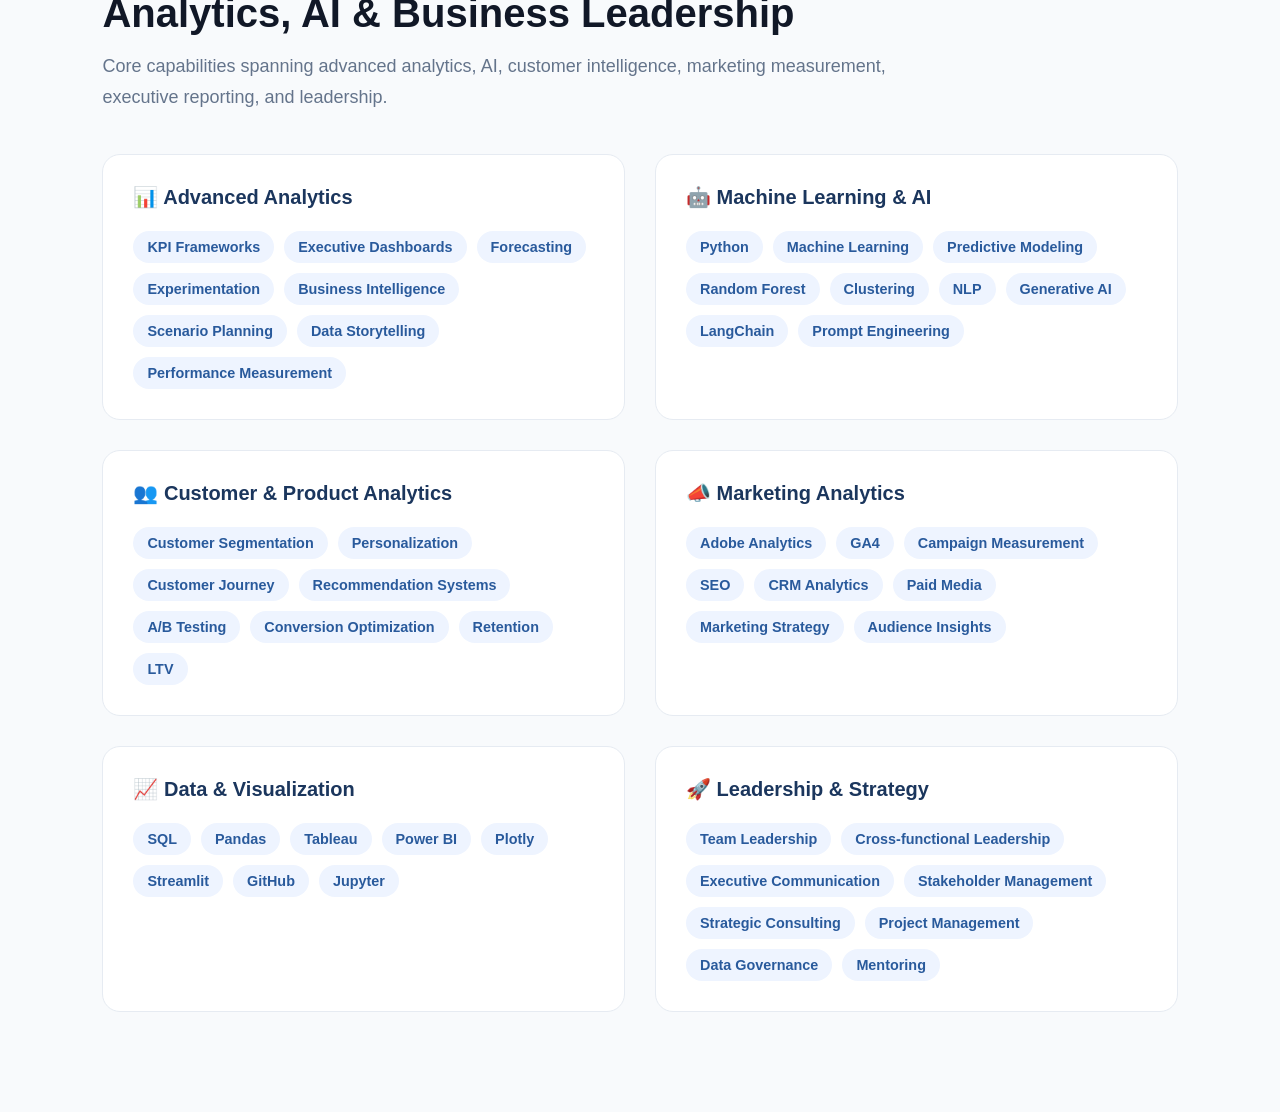
==== commit 6b554a8a: "docs: refine portfolio positioning" ====
--- a/index.html
+++ b/index.html
@@ -43,17 +43,16 @@
                 <h1>Paromita Das</h1>
 
                 <p class="professional-title">
-                    Advanced Analytics | AI &amp; Machine Learning
+                    Advanced Analytics | AI &amp; Machine Learning | Business Strategy
                 </p>
 
                 <h2>
-                    Transforming complex data into AI-powered business decisions through advanced analytics, machine learning, forecasting, and product strategy.
+                    Transforming complex data into better business decisions through AI-enabled analytics, machine learning, forecasting, and consumer and product strategy.
                 </h2>
 
                 <p class="hero-description">
-                    14+ years building analytics solutions across
-                    consumer products, digital media, healthcare,
-                    and AI-powered decision support.
+                    10+ years building analytics solutions across consumer products, digital media,
+                    and healthcare, with AI strategy and systems supporting business decisions.
                 </p>
 
                 <div class="hero-buttons">
